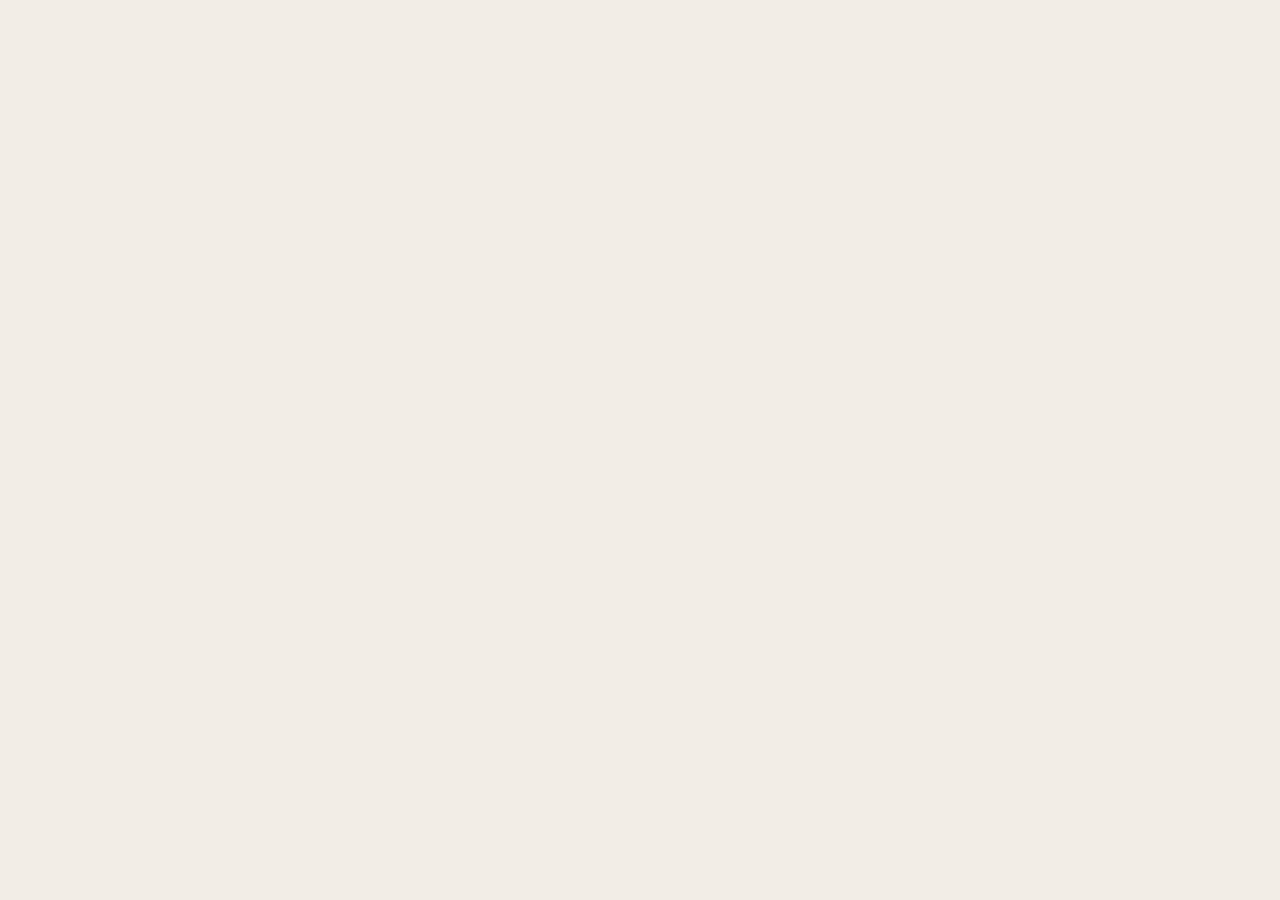
==== how-it-works.html @ e91a3e76 "Grwp pre-launch site" ====
<!DOCTYPE html>
<html>
<head>
<meta charset="utf-8">
<meta name="viewport" content="width=device-width, initial-scale=1">
<script src="./support.js"></script>
</head>
<body>
<x-dc>
<helmet>
<link rel="stylesheet" href="_ds/grwp-design-system-c2fcf138-45aa-4ad6-adab-8d77be472eb9/tokens/fonts.css">
<link rel="stylesheet" href="_ds/grwp-design-system-c2fcf138-45aa-4ad6-adab-8d77be472eb9/tokens/colors.css">
<link rel="stylesheet" href="_ds/grwp-design-system-c2fcf138-45aa-4ad6-adab-8d77be472eb9/tokens/typography.css">
<link rel="stylesheet" href="_ds/grwp-design-system-c2fcf138-45aa-4ad6-adab-8d77be472eb9/tokens/spacing.css">
<link rel="stylesheet" href="_ds/grwp-design-system-c2fcf138-45aa-4ad6-adab-8d77be472eb9/tokens/radius.css">
<link rel="stylesheet" href="_ds/grwp-design-system-c2fcf138-45aa-4ad6-adab-8d77be472eb9/tokens/elevation.css">
<link rel="stylesheet" href="_ds/grwp-design-system-c2fcf138-45aa-4ad6-adab-8d77be472eb9/tokens/motion.css">
<link rel="stylesheet" href="_ds/grwp-design-system-c2fcf138-45aa-4ad6-adab-8d77be472eb9/tokens/base.css">
<link rel="stylesheet" href="_ds/grwp-design-system-c2fcf138-45aa-4ad6-adab-8d77be472eb9/styles.css">
<script src="_ds/grwp-design-system-c2fcf138-45aa-4ad6-adab-8d77be472eb9/_ds_bundle.js"></script>
<style>
  html { scroll-behavior: smooth; }
  body { margin: 0; background: var(--bg-page); color: var(--text-primary); font-family: var(--font-ui); -webkit-font-smoothing: antialiased; }
  * { box-sizing: border-box; }
  a { color: var(--text-primary); text-decoration: none; }
  a:hover { color: var(--coral-500); }
  ::selection { background: var(--coral-200); }
  section[id] { scroll-margin-top: 96px; }
</style>
</helmet>

<template id="__bundler_thumbnail"><svg xmlns="http://www.w3.org/2000/svg" viewBox="0 0 100 100"><rect width="100" height="100" fill="#121A16"></rect><circle cx="34" cy="32" r="6" fill="#F2EDE6"></circle><circle cx="50" cy="28" r="6" fill="#E76F51"></circle><circle cx="66" cy="32" r="6" fill="#A3B18A"></circle><text x="50" y="66" text-anchor="middle" font-family="Georgia,serif" font-weight="700" font-size="20" fill="#F2EDE6">How</text></svg></template>
<div style="background:var(--bg-page);color:var(--text-primary);font-family:var(--font-ui);overflow-x:hidden">

  <header style="position:sticky;top:0;z-index:80;background:rgba(242,237,230,.93);backdrop-filter:blur(14px);border-bottom:1px solid var(--border-subtle)">
    <div style="max-width:1320px;margin:0 auto;padding:12px clamp(20px,5vw,72px);display:flex;align-items:center;justify-content:space-between;gap:16px">
      <a href="index.html" style="display:flex;align-items:center"><img src="assets/logo-grwp-black.png" alt="Grwp" style="display:block;height:clamp(28px,3vw,34px);width:auto" /></a>
      <nav style="display:flex;align-items:center;gap:clamp(14px,2vw,24px)">
        <a href="index.html" style="font-size:15px;font-weight:500;color:var(--text-secondary)" style-hover="color:var(--text-primary)">Home</a>
        <a href="index.html#join" style="font-size:15px;font-weight:500;color:var(--text-on-coral);background:var(--coral-500);border-radius:999px;padding:11px 22px;white-space:nowrap" style-hover="background:var(--coral-600)">Get early access</a>
      </nav>
    </div>
  </header>

  <div style="max-width:1320px;margin:0 auto;padding:0 clamp(20px,5vw,72px)">
    <div style="padding:clamp(56px,8vw,120px) 0 clamp(32px,4vw,56px);max-width:1000px">
      <div style="display:flex;align-items:center;gap:12px;font-size:13px;font-weight:600;letter-spacing:.04em;color:var(--text-secondary);margin-bottom:26px">
        <span style="width:32px;height:1px;background:var(--coral-500);flex:none"></span>How it works
      </div>
      <h1 style="margin:0 0 24px;font-family:var(--font-display);font-variation-settings:var(--display-variation);font-weight:900;font-size:clamp(34px,5vw,76px);line-height:.99;letter-spacing:-.035em">Finding places you and your friends will love, <span style="color:var(--sage-700)">in the areas you love.</span></h1>
      <p style="margin:0;font-size:clamp(17px,1.3vw,20px);line-height:1.6;color:var(--text-secondary);max-width:30em">Here's what happens when you use it, start to finish.</p>
    </div>

    <div style="display:flex;flex-wrap:wrap;gap:clamp(28px,5vw,80px);align-items:flex-start;padding-bottom:clamp(56px,8vw,120px)">
      <nav style="flex:0 1 190px;min-width:160px;position:sticky;top:92px;display:flex;flex-direction:column;gap:2px">
        <div style="font-size:12px;font-weight:600;letter-spacing:.04em;color:var(--text-tertiary);padding:0 0 12px">On this page</div>
        <a href="#discovery" style="font-size:14.5px;font-weight:500;color:var(--text-secondary);padding:8px 0" style-hover="color:var(--text-primary)">Discovery</a>
        <a href="#areas" style="font-size:14.5px;font-weight:500;color:var(--text-secondary);padding:8px 0" style-hover="color:var(--text-primary)">Your areas</a>
        <a href="#groups" style="font-size:14.5px;font-weight:500;color:var(--text-secondary);padding:8px 0" style-hover="color:var(--text-primary)">Groups</a>
        <a href="#ai" style="font-size:14.5px;font-weight:500;color:var(--text-secondary);padding:8px 0" style-hover="color:var(--text-primary)">Grwp AI</a>
        <a href="#map" style="font-size:14.5px;font-weight:500;color:var(--text-secondary);padding:8px 0" style-hover="color:var(--text-primary)">The map</a>
        <a href="#memories" style="font-size:14.5px;font-weight:500;color:var(--text-secondary);padding:8px 0" style-hover="color:var(--text-primary)">Memories</a>
        <a href="#communities" style="font-size:14.5px;font-weight:500;color:var(--text-secondary);padding:8px 0" style-hover="color:var(--text-primary)">Communities</a>
        <a href="#belief" style="font-size:14.5px;font-weight:500;color:var(--text-secondary);padding:8px 0" style-hover="color:var(--text-primary)">Why it's built this way</a>
      </nav>

      <div style="flex:1 1 560px;min-width:0;display:flex;flex-direction:column;gap:clamp(36px,5vw,72px)">

        <section id="discovery" style="border-top:1px solid var(--border-subtle);padding-top:clamp(26px,3vw,40px)">
          <div style="font-size:13px;font-weight:600;letter-spacing:.04em;color:var(--ink-500);margin-bottom:14px">01 &middot; Discovery</div>
          <h2 style="margin:0 0 20px;font-family:var(--font-display);font-variation-settings:var(--display-variation);font-weight:900;font-size:clamp(27px,3.2vw,44px);line-height:1.04;letter-spacing:-.03em">Fifteen places a day.</h2>
          <p style="margin:0 0 16px;font-size:17px;line-height:1.65;color:var(--text-secondary);max-width:34em">Open Grwp and there's a set waiting &mdash; places to eat and drink, things on this week, clubs you could join. You tap the ones you'd turn up to and skip the rest.</p>
          <p style="margin:0 0 24px;font-size:17px;line-height:1.65;color:var(--text-secondary);max-width:34em">It's fifteen and then it stops. Tomorrow there's a new fifteen.</p>
          <div style="background:var(--bg-surface);border:1px solid var(--border-subtle);border-radius:24px;padding:24px;max-width:34em;box-shadow:0 14px 30px rgba(18,26,22,.05)">
            <div style="font-family:var(--font-display);font-variation-settings:var(--display-variation);font-weight:700;font-size:19px;letter-spacing:-.01em;margin-bottom:10px">What it learns</div>
            <p style="margin:0 0 14px;font-size:16.5px;line-height:1.6;color:var(--text-secondary)">Every tap tells it something. Not just <em>Italian</em> or <em>quiet</em>, but where, and when &mdash; because what you want on a Tuesday after work isn't what you want on a Saturday night. Grwp keeps those separate.</p>
            <p style="margin:0;font-size:16.5px;line-height:1.6;color:var(--text-secondary)">It also learns what you don't want. Skip enough cocktail bars and it stops showing you cocktail bars &mdash; and it'll try again in a year, in case you've changed your mind.</p>
          </div>
        </section>

        <section id="areas" style="border-top:1px solid var(--border-subtle);padding-top:clamp(26px,3vw,40px)">
          <div style="font-size:13px;font-weight:600;letter-spacing:.04em;color:var(--ink-500);margin-bottom:14px">02 &middot; Your areas</div>
          <h2 style="margin:0 0 20px;font-family:var(--font-display);font-variation-settings:var(--display-variation);font-weight:900;font-size:clamp(27px,3.2vw,44px);line-height:1.04;letter-spacing:-.03em">You choose where you want to go.</h2>
          <p style="margin:0 0 16px;font-size:17px;line-height:1.65;color:var(--text-secondary);max-width:34em">When you join, you pick the parts of London you actually spend time in &mdash; where you live, where you work, wherever your people are. That's where your places come from.</p>
          <p style="margin:0 0 24px;font-size:17px;line-height:1.65;color:var(--text-secondary);max-width:34em">Add one when you move. Drop one when you stop going.</p>
          <div style="background:var(--bg-surface);border:1px solid var(--border-subtle);border-radius:24px;padding:24px;max-width:34em;box-shadow:0 14px 30px rgba(18,26,22,.05)">
            <div style="font-family:var(--font-display);font-variation-settings:var(--display-variation);font-weight:700;font-size:19px;letter-spacing:-.01em;margin-bottom:10px">Why it matters</div>
            <p style="margin:0;font-size:16.5px;line-height:1.6;color:var(--text-secondary)">Most apps rank by popularity, and popularity means central. So everyone gets the same twenty places in Soho. They're good places. They're just not a ten-minute walk from your flat, and you've already heard of them.</p>
          </div>
        </section>

        <section id="groups" style="border-top:1px solid var(--border-subtle);padding-top:clamp(26px,3vw,40px)">
          <div style="font-size:13px;font-weight:600;letter-spacing:.04em;color:var(--ink-500);margin-bottom:14px">03 &middot; Groups</div>
          <h2 style="margin:0 0 20px;font-family:var(--font-display);font-variation-settings:var(--display-variation);font-weight:900;font-size:clamp(27px,3.2vw,44px);line-height:1.04;letter-spacing:-.03em">How a plan appears without anyone making it.</h2>
          <p style="margin:0 0 16px;font-size:17px;line-height:1.65;color:var(--text-secondary);max-width:34em">Everyone in the group swipes on their own, privately. Nobody is told what you liked &mdash; not then, not later, not ever.</p>
          <p style="margin:0 0 16px;font-size:17px;line-height:1.65;color:var(--text-secondary);max-width:34em">When enough of the group likes the same place, it turns up as a match, with a chat already going beside it. The group sees the place. Never who liked it.</p>
          <p style="margin:0 0 24px;font-size:17px;line-height:1.65;color:var(--text-secondary);max-width:34em">Anyone can turn a match into a plan: pick a date, and everyone says whether they're coming. If nobody does, it quietly goes away.</p>
          <div style="background:var(--ink-800);border-radius:24px;padding:26px;max-width:34em;color:var(--text-inverse)">
            <div style="font-family:var(--font-display);font-variation-settings:var(--display-variation);font-weight:700;font-size:19px;letter-spacing:-.01em;margin-bottom:10px;color:var(--cream-500)">Why it works</div>
            <p style="margin:0;font-size:16.5px;line-height:1.6;color:var(--text-inverse-muted)">Suggesting somewhere is a small risk. You put a place forward and nobody replies. Grwp takes that away &mdash; the plan arrives already half-agreed, because everyone's already said yes.</p>
          </div>
        </section>

        <section id="ai" style="border-top:1px solid var(--border-subtle);padding-top:clamp(26px,3vw,40px)">
          <div style="font-size:13px;font-weight:600;letter-spacing:.04em;color:var(--ink-500);margin-bottom:14px">04 &middot; Grwp AI</div>
          <h2 style="margin:0 0 20px;font-family:var(--font-display);font-variation-settings:var(--display-variation);font-weight:900;font-size:clamp(27px,3.2vw,44px);line-height:1.04;letter-spacing:-.03em">A member of the group, not an assistant.</h2>
          <p style="margin:0 0 16px;font-size:17px;line-height:1.65;color:var(--text-secondary);max-width:34em">Grwp AI is in your group chat. Ask it where six of you should go on Saturday and it answers for the group &mdash; the overlap between everyone's taste, which is never quite what any one of you would have picked alone.</p>
          <p style="margin:0;font-size:17px;line-height:1.65;color:var(--text-secondary);max-width:34em">It never sees your private likes. It doesn't nag. When things have gone quiet, it puts somewhere up.</p>
        </section>

        <section id="map" style="border-top:1px solid var(--border-subtle);padding-top:clamp(26px,3vw,40px)">
          <div style="font-size:13px;font-weight:600;letter-spacing:.04em;color:var(--ink-500);margin-bottom:14px">05 &middot; The map</div>
          <h2 style="margin:0 0 20px;font-family:var(--font-display);font-variation-settings:var(--display-variation);font-weight:900;font-size:clamp(27px,3.2vw,44px);line-height:1.04;letter-spacing:-.03em">Where you've been, what you saved, where you're going.</h2>
          <p style="margin:0 0 16px;font-size:17px;line-height:1.65;color:var(--text-secondary);max-width:34em">All three on one map of London, and you can turn any of them off.</p>
          <p style="margin:0 0 24px;font-size:17px;line-height:1.65;color:var(--text-secondary);max-width:34em">It's the clearest picture of your year &mdash; and of the parts of your own city you still haven't got round to.</p>
          <div style="border:1px solid var(--border-subtle);border-radius:26px;overflow:hidden;box-shadow:0 18px 40px rgba(18,26,22,.07);height:clamp(300px,34vw,420px);position:relative;max-width:34em">
            <x-import component-from-global-scope="grwp-map" from="./grwp-map.js" warm="true" hint-size="100%,100%"></x-import>
          </div>
        </section>

        <section id="memories" style="border-top:1px solid var(--border-subtle);padding-top:clamp(26px,3vw,40px)">
          <div style="font-size:13px;font-weight:600;letter-spacing:.04em;color:var(--ink-500);margin-bottom:14px">06 &middot; Memories</div>
          <h2 style="margin:0 0 20px;font-family:var(--font-display);font-variation-settings:var(--display-variation);font-weight:900;font-size:clamp(27px,3.2vw,44px);line-height:1.04;letter-spacing:-.03em">The night keeps itself.</h2>
          <p style="margin:0 0 16px;font-size:17px;line-height:1.65;color:var(--text-secondary);max-width:34em">Once the date's passed, the plan turns into a memory on its own. Where you went, who came, and the photos &mdash; anyone who was there can add theirs, so nobody has to collect them afterwards.</p>
          <p style="margin:0 0 16px;font-size:17px;line-height:1.65;color:var(--text-secondary);max-width:34em">Only the people who were there can see it. There's no profile and nothing to post.</p>
          <p style="margin:0;font-size:17px;line-height:1.65;color:var(--text-secondary);max-width:34em">By December you've got a year of what you actually did.</p>
        </section>

        <section id="communities" style="border-top:1px solid var(--border-subtle);padding-top:clamp(26px,3vw,40px)">
          <div style="font-size:13px;font-weight:600;letter-spacing:.04em;color:var(--ink-500);margin-bottom:14px">07 &middot; Communities</div>
          <h2 style="margin:0 0 20px;font-family:var(--font-display);font-variation-settings:var(--display-variation);font-weight:900;font-size:clamp(27px,3.2vw,44px);line-height:1.04;letter-spacing:-.03em">Beyond the people you already know.</h2>
          <p style="margin:0 0 16px;font-size:17px;line-height:1.65;color:var(--text-secondary);max-width:34em">A community is a group strangers can join &mdash; a run club, a book club, whoever's meeting on Thursdays. Some are open, some you ask first, and each shows its next meet so you know what you're turning up to.</p>
          <p style="margin:0;font-size:17px;line-height:1.65;color:var(--text-secondary);max-width:34em">Inside, it works like your own group: everyone swipes, the plan lands, the memory is kept for whoever came.</p>
        </section>

        <section id="belief" style="border-top:1px solid var(--border-subtle);padding-top:clamp(26px,3vw,40px)">
          <div style="font-size:13px;font-weight:600;letter-spacing:.04em;color:var(--ink-500);margin-bottom:14px">08 &middot; Why it's built this way</div>
          <h2 style="margin:0 0 20px;font-family:var(--font-display);font-variation-settings:var(--display-variation);font-weight:900;font-size:clamp(27px,3.2vw,44px);line-height:1.04;letter-spacing:-.03em">Social, minus the media.</h2>
          <p style="margin:0 0 16px;font-size:17px;line-height:1.65;color:var(--text-secondary);max-width:34em">No feed. No followers. No profile to keep up. Nothing that rewards you for opening it twice in an evening.</p>
          <p style="margin:0 0 26px;font-size:17px;line-height:1.65;color:var(--text-secondary);max-width:34em">Everything here is private by default, and finished once you've left the house.</p>
          <p style="margin:0;max-width:26em;font-family:var(--font-display);font-variation-settings:var(--display-variation);font-weight:900;font-size:clamp(22px,2.6vw,36px);line-height:1.1;letter-spacing:-.03em">We measure success by the time you spend out of the app.</p>
        </section>
      </div>
    </div>
  </div>

  <div style="line-height:0;background:var(--bg-page)"><svg viewBox="0 0 1440 90" preserveAspectRatio="none" style="display:block;width:100%;height:clamp(30px,3.6vw,58px)"><path d="M0,42 C200,86 420,6 700,28 C950,48 1200,88 1440,44 L1440,90 L0,90 Z" fill="var(--coral-500)"></path></svg></div>
  <section style="background:var(--coral-500)">
    <div style="max-width:1320px;margin:0 auto;padding:clamp(56px,8vw,120px) clamp(20px,5vw,72px);text-align:center">
      <h2 style="margin:0 auto 18px;max-width:18em;font-family:var(--font-display);font-variation-settings:var(--display-variation);font-weight:900;font-size:clamp(32px,4.8vw,72px);line-height:.98;letter-spacing:-.035em;color:var(--ink-800)">Plans are better <span style="color:var(--cream-100)">together.</span></h2>
      <p style="margin:0 auto clamp(26px,4vw,36px);max-width:28em;font-size:clamp(17px,1.3vw,19px);line-height:1.6;color:var(--ink-800)">Grwp opens in London first, on iOS and Android. Leave your email on the home page and we'll tell you the day it's ready.</p>
      <a href="index.html#join" style="display:inline-block;background:var(--ink-800);color:var(--cream-500);border-radius:999px;padding:15px 28px;font-size:16px;font-weight:500;white-space:nowrap" style-hover="background:var(--ink-700)">Get early access</a>
    </div>
  </section>

  <div style="line-height:0;background:var(--coral-500)"><svg viewBox="0 0 1440 90" preserveAspectRatio="none" style="display:block;width:100%;height:clamp(28px,3.4vw,54px)"><path d="M0,44 C210,88 430,8 700,30 C960,50 1210,88 1440,42 L1440,90 L0,90 Z" fill="var(--ink-800)"></path></svg></div>
  <footer style="background:var(--ink-800);color:var(--text-inverse)">
    <div style="max-width:1320px;margin:0 auto;padding:clamp(30px,4vw,48px) clamp(20px,5vw,72px) clamp(22px,3vw,32px)">
      <div style="display:flex;flex-wrap:wrap;gap:clamp(20px,4vw,56px);align-items:center;justify-content:space-between">
        <img src="assets/logo-grwp-cream.png" alt="Grwp" style="display:block;height:clamp(28px,3.4vw,40px);width:auto" />
        <span style="font-size:14px;color:var(--text-inverse)">London Born.</span>
        <span style="font-size:14px;color:var(--text-inverse)">Made For Making Plans.</span>
      </div>
      <div style="margin-top:clamp(20px,3vw,30px);display:flex;flex-wrap:wrap;gap:18px;align-items:center;justify-content:space-between">
        <div style="display:flex;flex-wrap:wrap;gap:24px">
          <a href="index.html" style="font-size:15px;color:var(--text-inverse)" style-hover="color:var(--coral-300)">Home</a>
          <a href="index.html#join" style="font-size:15px;color:var(--text-inverse)" style-hover="color:var(--coral-300)">Early access</a>
          <a href="#" style="font-size:15px;color:var(--text-inverse)" style-hover="color:var(--coral-300)">Privacy</a>
          <a href="#" style="font-size:15px;color:var(--text-inverse)" style-hover="color:var(--coral-300)">Contact</a>
        </div>
        <span style="display:inline-flex;gap:7px">
          <span style="width:10px;height:10px;border-radius:999px;background:var(--dot-teal)"></span>
          <span style="width:10px;height:10px;border-radius:999px;background:var(--dot-coral)"></span>
          <span style="width:10px;height:10px;border-radius:999px;background:var(--dot-green)"></span>
        </span>
      </div>
      <div style="margin-top:clamp(20px,3vw,30px);padding-top:18px;border-top:1px solid var(--border-inverse)">
        <span style="font-size:13px;color:var(--text-inverse-muted)">&copy; Grwp &middot; London</span>
      </div>
    </div>
  </footer>
</div>

</x-dc>
</body>
</html>
---- _ds/grwp-design-system-c2fcf138-45aa-4ad6-adab-8d77be472eb9/tokens/fonts.css ----
/* UI: Satoshi — the brand UI face, self-hosted from assets/fonts (Fontshare Free Licence,
   see assets/fonts/LICENSE-Satoshi-FFL.txt). Variable 300-900, with static fallbacks.
   Display: Recoleta (licensed from Latinotype) is NOT bundled. Fraunces (variable, SOFT + WONK)
   is the closest free stand-in and is what these tokens load - replace with real Recoleta
   @font-face rules when binaries are available. */
@import url("https://fonts.googleapis.com/css2?family=Fraunces:ital,opsz,wght,SOFT,WONK@0,9..144,300..900,0..100,0..1&display=swap");
@font-face{font-family:"Satoshi";src:url("../assets/fonts/Satoshi-Variable.woff2") format("woff2");font-weight:300 900;font-style:normal;font-display:swap}
@font-face{font-family:"Satoshi";src:url("../assets/fonts/Satoshi-VariableItalic.woff2") format("woff2");font-weight:300 900;font-style:italic;font-display:swap}
@font-face{font-family:"Satoshi Static";src:url("../assets/fonts/Satoshi-Light.woff2") format("woff2");font-weight:300;font-style:normal;font-display:swap}
@font-face{font-family:"Satoshi Static";src:url("../assets/fonts/Satoshi-Regular.woff2") format("woff2");font-weight:400;font-style:normal;font-display:swap}
@font-face{font-family:"Satoshi Static";src:url("../assets/fonts/Satoshi-Medium.woff2") format("woff2");font-weight:500;font-style:normal;font-display:swap}
@font-face{font-family:"Satoshi Static";src:url("../assets/fonts/Satoshi-Bold.woff2") format("woff2");font-weight:700;font-style:normal;font-display:swap}
@font-face{font-family:"Satoshi Static";src:url("../assets/fonts/Satoshi-Black.woff2") format("woff2");font-weight:900;font-style:normal;font-display:swap}
---- _ds/grwp-design-system-c2fcf138-45aa-4ad6-adab-8d77be472eb9/tokens/colors.css ----
:root{
  /* ── Base palette (values taken verbatim from the brand sheet) ── */
  --grwp-ink:#121A16;          /* near-black forest green */
  --grwp-cream:#F2EDE6;
  --grwp-coral:#E76F51;
  --grwp-sage:#A3B18A;
  --grwp-sand:#D8C9AB;

  /* Ink ramp — dark surfaces & type */
  --ink-900:#0D1310;
  --ink-800:#121A16;
  --ink-700:#1B2621;
  --ink-600:#26332C;
  --ink-500:#3C4A42;
  --ink-400:#5C6A62;
  --ink-300:#8A9690;
  --ink-200:#B9C2BC;

  /* Coral ramp — the single action colour */
  --coral-700:#C4512F;
  --coral-600:#D45E3C;
  --coral-500:#E76F51;
  --coral-300:#F2A48D;
  --coral-200:#F8C9BA;
  --coral-100:#FCE6DE;

  /* Sage ramp — confirmation, calm accents */
  --sage-700:#6F7C55;
  --sage-600:#8A9970;
  --sage-500:#A3B18A;
  --sage-300:#C6D0B2;
  --sage-200:#DEE5D2;
  --sage-100:#EFF2E9;

  /* Sand & cream ramp — warm neutrals, page and card grounds */
  --sand-600:#BFAE8C;
  --sand-500:#D8C9AB;
  --sand-300:#E7DCC7;
  --sand-200:#EFE7D9;
  --cream-500:#F2EDE6;
  --cream-300:#F7F3EE;
  --cream-100:#FCFAF7;
  --white:#FFFFFF;

  /* Logo dot accents — decorative only, never UI colours */
  --dot-teal:#B0DCDD;
  --dot-coral:#EAA48F;
  --dot-green:#C2D5AB;

  /* ── Semantic aliases — use these in components ── */
  --bg-page:var(--cream-500);
  --bg-surface:var(--cream-100);
  --bg-surface-alt:var(--cream-300);
  --bg-sunken:var(--sand-200);
  --bg-inverse:var(--ink-800);
  --bg-inverse-alt:var(--ink-700);
  --bg-scrim:rgba(13,19,16,0.48);

  --text-primary:var(--ink-800);
  --text-secondary:var(--ink-400);
  --text-tertiary:var(--ink-300);
  --text-accent:var(--coral-500);
  --text-inverse:var(--cream-500);
  --text-inverse-muted:rgba(242,237,230,0.68);
  --text-on-coral:var(--cream-100);

  --border-subtle:rgba(18,26,22,0.08);
  --border-default:rgba(18,26,22,0.14);
  --border-strong:rgba(18,26,22,0.28);
  --border-inverse:rgba(242,237,230,0.16);

  --action-primary:var(--coral-500);
  --action-primary-hover:var(--coral-600);
  --action-primary-press:var(--coral-700);
  --action-dark:var(--ink-800);
  --action-dark-hover:var(--ink-700);
  --action-quiet:var(--cream-300);

  --state-success:var(--sage-600);
  --state-success-bg:var(--sage-100);
  --state-warning:#C98A2E;
  --state-danger:#B4432B;
  --state-favourite:var(--coral-500);

  --focus-ring:var(--coral-500);
}
---- _ds/grwp-design-system-c2fcf138-45aa-4ad6-adab-8d77be472eb9/tokens/typography.css ----
:root{
  /* Families */
  --font-display:"Fraunces","Recoleta",Georgia,serif;   /* Fraunces stands in for Recoleta */
  --font-ui:"Satoshi","Satoshi Static",system-ui,-apple-system,sans-serif;
  --font-mono:ui-monospace,SFMono-Regular,Menlo,monospace;

  /* Display axis settings that get Fraunces closest to Recoleta */
  --display-variation:"SOFT" 60,"WONK" 1,"opsz" 100; /* @kind other */

  /* Sizes — mobile-first scale used across the app */
  --text-3xs:10px;
  --text-2xs:11px;
  --text-xs:12px;
  --text-sm:13px;
  --text-base:15px;
  --text-md:16px;
  --text-lg:18px;
  --text-xl:20px;
  --text-2xl:24px;
  --text-3xl:28px;
  --text-4xl:34px;
  --text-5xl:44px;
  --text-6xl:60px;
  --text-7xl:80px;

  /* Weights */
  --weight-light:300;
  --weight-regular:400;
  --weight-medium:500;
  --weight-bold:700;
  --weight-black:900;

  /* Line heights */
  --leading-tight:1.05;
  --leading-snug:1.16;
  --leading-normal:1.35;
  --leading-relaxed:1.5;

  /* Tracking */
  --tracking-display:-0.005em;
  --word-spacing-display:0.04em; /* @kind other */
  --tracking-tight:-0.01em;
  --tracking-normal:0;
  --tracking-wide:0.04em;
  --tracking-caps:0.12em;

  /* Composite roles */
  --type-hero:var(--weight-black) var(--text-5xl)/var(--leading-tight) var(--font-display);
  --type-display:var(--weight-black) var(--text-4xl)/var(--leading-tight) var(--font-display);
  --type-title:var(--weight-bold) var(--text-2xl)/var(--leading-snug) var(--font-display);
  --type-card-title:var(--weight-bold) var(--text-lg)/var(--leading-snug) var(--font-display);
  --type-section:var(--weight-bold) var(--text-base)/var(--leading-normal) var(--font-ui);
  --type-body:var(--weight-regular) var(--text-base)/var(--leading-relaxed) var(--font-ui);
  --type-body-sm:var(--weight-regular) var(--text-sm)/var(--leading-normal) var(--font-ui);
  --type-label:var(--weight-medium) var(--text-xs)/var(--leading-normal) var(--font-ui);
  --type-button:var(--weight-medium) var(--text-md)/1 var(--font-ui);
  --type-nav:var(--weight-medium) var(--text-3xs)/1 var(--font-ui);
  --type-eyebrow:var(--weight-bold) var(--text-2xs)/1 var(--font-ui);
}
---- _ds/grwp-design-system-c2fcf138-45aa-4ad6-adab-8d77be472eb9/tokens/spacing.css ----
:root{
  --space-0:0px;
  --space-1:2px;
  --space-2:4px;
  --space-3:6px;
  --space-4:8px;
  --space-5:12px;
  --space-6:16px;
  --space-7:20px;
  --space-8:24px;
  --space-9:32px;
  --space-10:40px;
  --space-11:48px;
  --space-12:64px;
  --space-13:80px;

  /* Layout constants */
  --screen-gutter:20px;          /* horizontal padding on every app screen */
  --card-pad:14px;
  --card-gap:10px;               /* gap between stacked cards in a list */
  --section-gap:24px;            /* gap between titled sections */
  --tabbar-height:64px;
  --statusbar-height:44px;
  --hit-min:44px;                /* minimum touch target */
  --app-width:390px;             /* iPhone design width */
  --app-height:844px;
}
---- _ds/grwp-design-system-c2fcf138-45aa-4ad6-adab-8d77be472eb9/tokens/radius.css ----
:root{
  --radius-xs:6px;
  --radius-sm:10px;
  --radius-md:14px;      /* buttons, inputs */
  --radius-lg:18px;      /* cards, list rows */
  --radius-xl:24px;      /* sheets, media tiles */
  --radius-2xl:32px;
  --radius-phone:44px;   /* device / screen frame */
  --radius-pill:999px;   /* chips, avatars, category circles */
}
---- _ds/grwp-design-system-c2fcf138-45aa-4ad6-adab-8d77be472eb9/tokens/elevation.css ----
:root{
  /* Warm, low-contrast shadows — light comes from above, never coloured blue */
  --shadow-none:none;
  --shadow-xs:0 1px 2px rgba(18,26,22,0.04);
  --shadow-sm:0 1px 2px rgba(18,26,22,0.04),0 2px 6px rgba(18,26,22,0.05);
  --shadow-md:0 2px 4px rgba(18,26,22,0.04),0 8px 20px rgba(18,26,22,0.07);
  --shadow-lg:0 4px 8px rgba(18,26,22,0.05),0 18px 40px rgba(18,26,22,0.10);
  --shadow-fab:0 6px 16px rgba(231,111,81,0.32);
  --shadow-inset-hairline:inset 0 0 0 1px var(--border-subtle);

  /* Protection gradients over photography */
  --scrim-bottom:linear-gradient(to top,rgba(13,19,16,0.78) 0%,rgba(13,19,16,0.35) 45%,rgba(13,19,16,0) 100%); /* @kind other */
  --scrim-top:linear-gradient(to bottom,rgba(13,19,16,0.55) 0%,rgba(13,19,16,0) 100%); /* @kind other */
  --glass:rgba(252,250,247,0.72);
  --glass-blur:saturate(140%) blur(14px); /* @kind other */
}
---- _ds/grwp-design-system-c2fcf138-45aa-4ad6-adab-8d77be472eb9/tokens/motion.css ----
:root{
  --duration-instant:80ms; /* @kind other */
  --duration-fast:140ms; /* @kind other */
  --duration-base:220ms; /* @kind other */
  --duration-slow:340ms; /* @kind other */
  --duration-celebrate:640ms; /* @kind other */

  --ease-out:cubic-bezier(0.2,0.8,0.2,1); /* @kind other */
  --ease-in-out:cubic-bezier(0.4,0,0.2,1); /* @kind other */
  --ease-spring:cubic-bezier(0.34,1.56,0.64,1); /* @kind other */

  --press-scale:0.97; /* @kind other */
  --transition-default:all var(--duration-base) var(--ease-out); /* @kind other */
}
---- _ds/grwp-design-system-c2fcf138-45aa-4ad6-adab-8d77be472eb9/tokens/base.css ----
/* Minimal, opinion-light resets so specimens and kits share a baseline. */
*,*::before,*::after{box-sizing:border-box}
body{margin:0;background:var(--bg-page);color:var(--text-primary);font:var(--type-body);-webkit-font-smoothing:antialiased}
h1,h2,h3,h4{margin:0;font-family:var(--font-display);font-variation-settings:var(--display-variation);letter-spacing:var(--tracking-display);word-spacing:var(--word-spacing-display);font-weight:var(--weight-black)}
p{margin:0}
a{color:var(--text-accent);text-decoration:none;transition:opacity var(--duration-fast) var(--ease-out)}
a:hover{opacity:0.72}
button{font:inherit;color:inherit}
::selection{background:var(--coral-200);color:var(--ink-800)}
.grwp-display{font-family:var(--font-display);font-variation-settings:var(--display-variation);font-weight:var(--weight-black);letter-spacing:var(--tracking-display);word-spacing:var(--word-spacing-display)}
.grwp-eyebrow{font:var(--type-eyebrow);letter-spacing:var(--tracking-caps);text-transform:uppercase;color:var(--text-secondary)}
---- _ds/grwp-design-system-c2fcf138-45aa-4ad6-adab-8d77be472eb9/styles.css ----
/* Grwp Design System — global entry point. Consumers link this file only. */
@import url("tokens/fonts.css");
@import url("tokens/colors.css");
@import url("tokens/typography.css");
@import url("tokens/spacing.css");
@import url("tokens/radius.css");
@import url("tokens/elevation.css");
@import url("tokens/motion.css");
@import url("tokens/base.css");
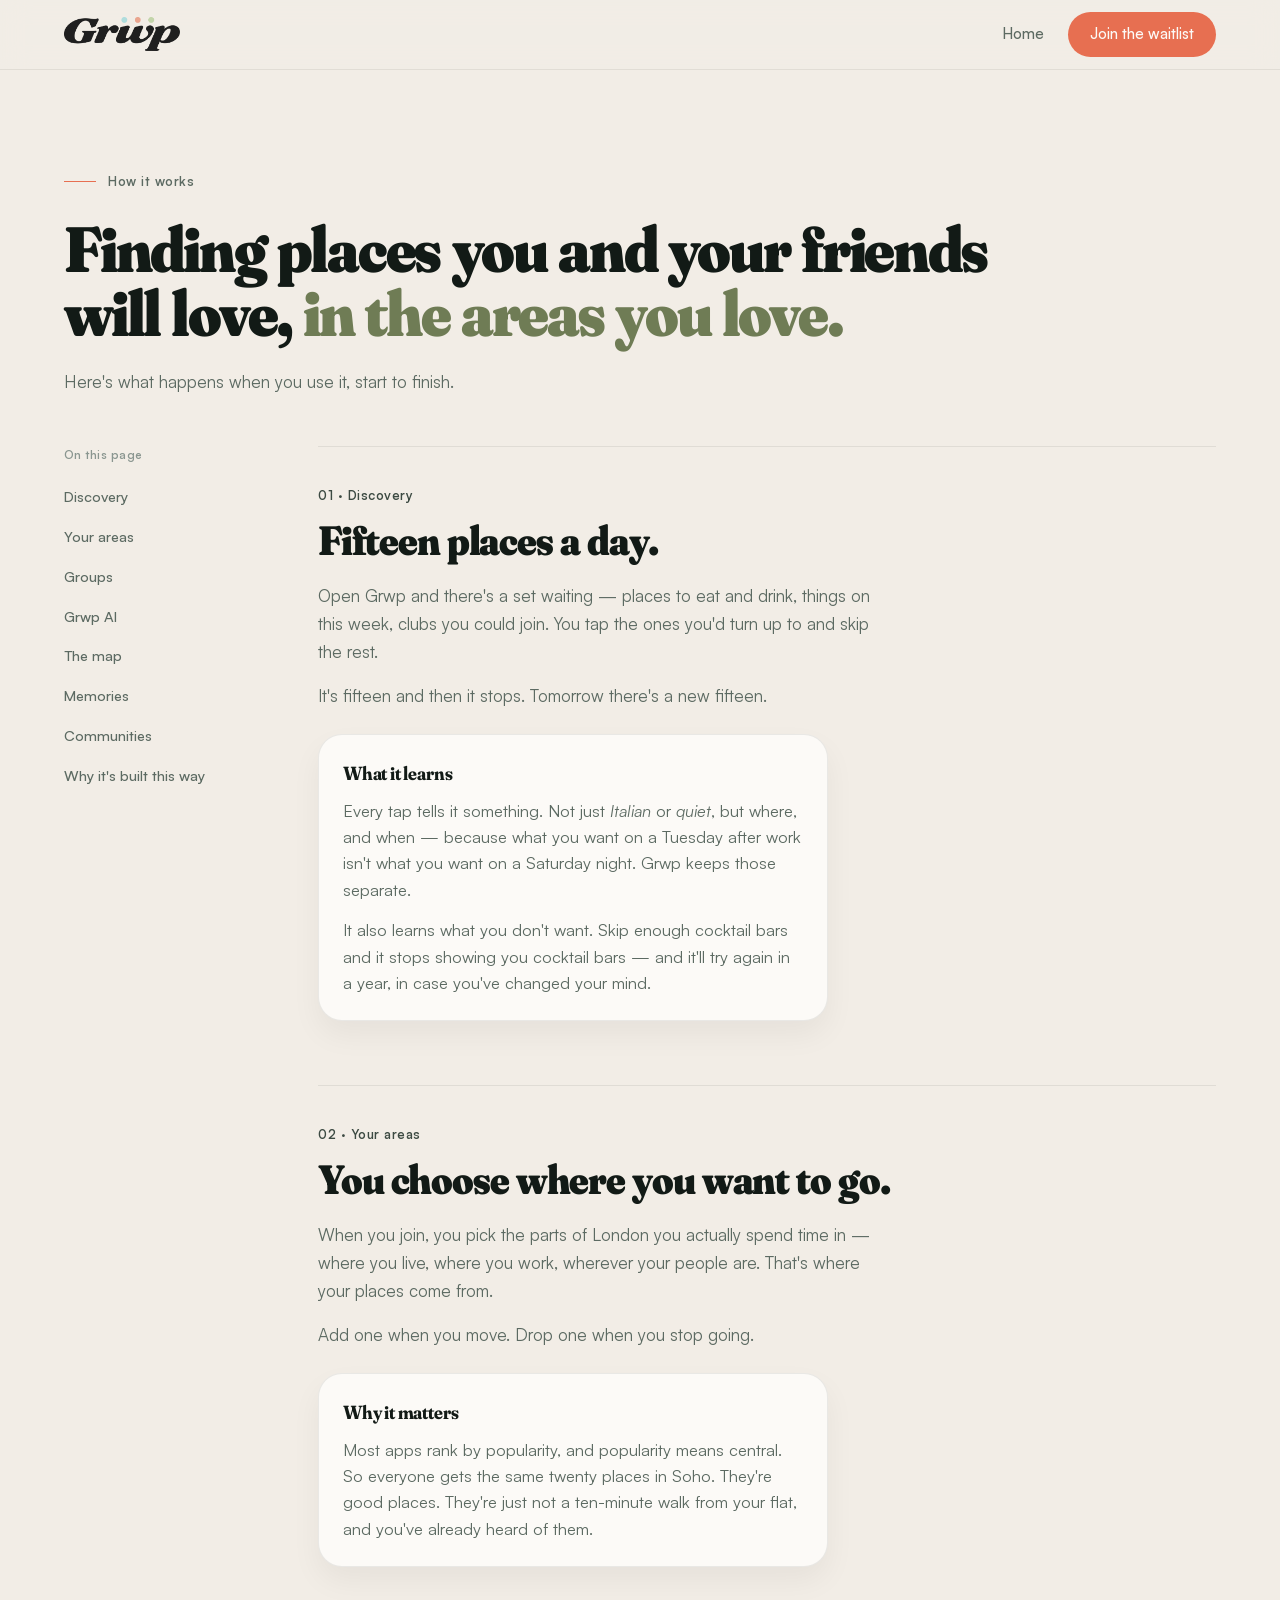
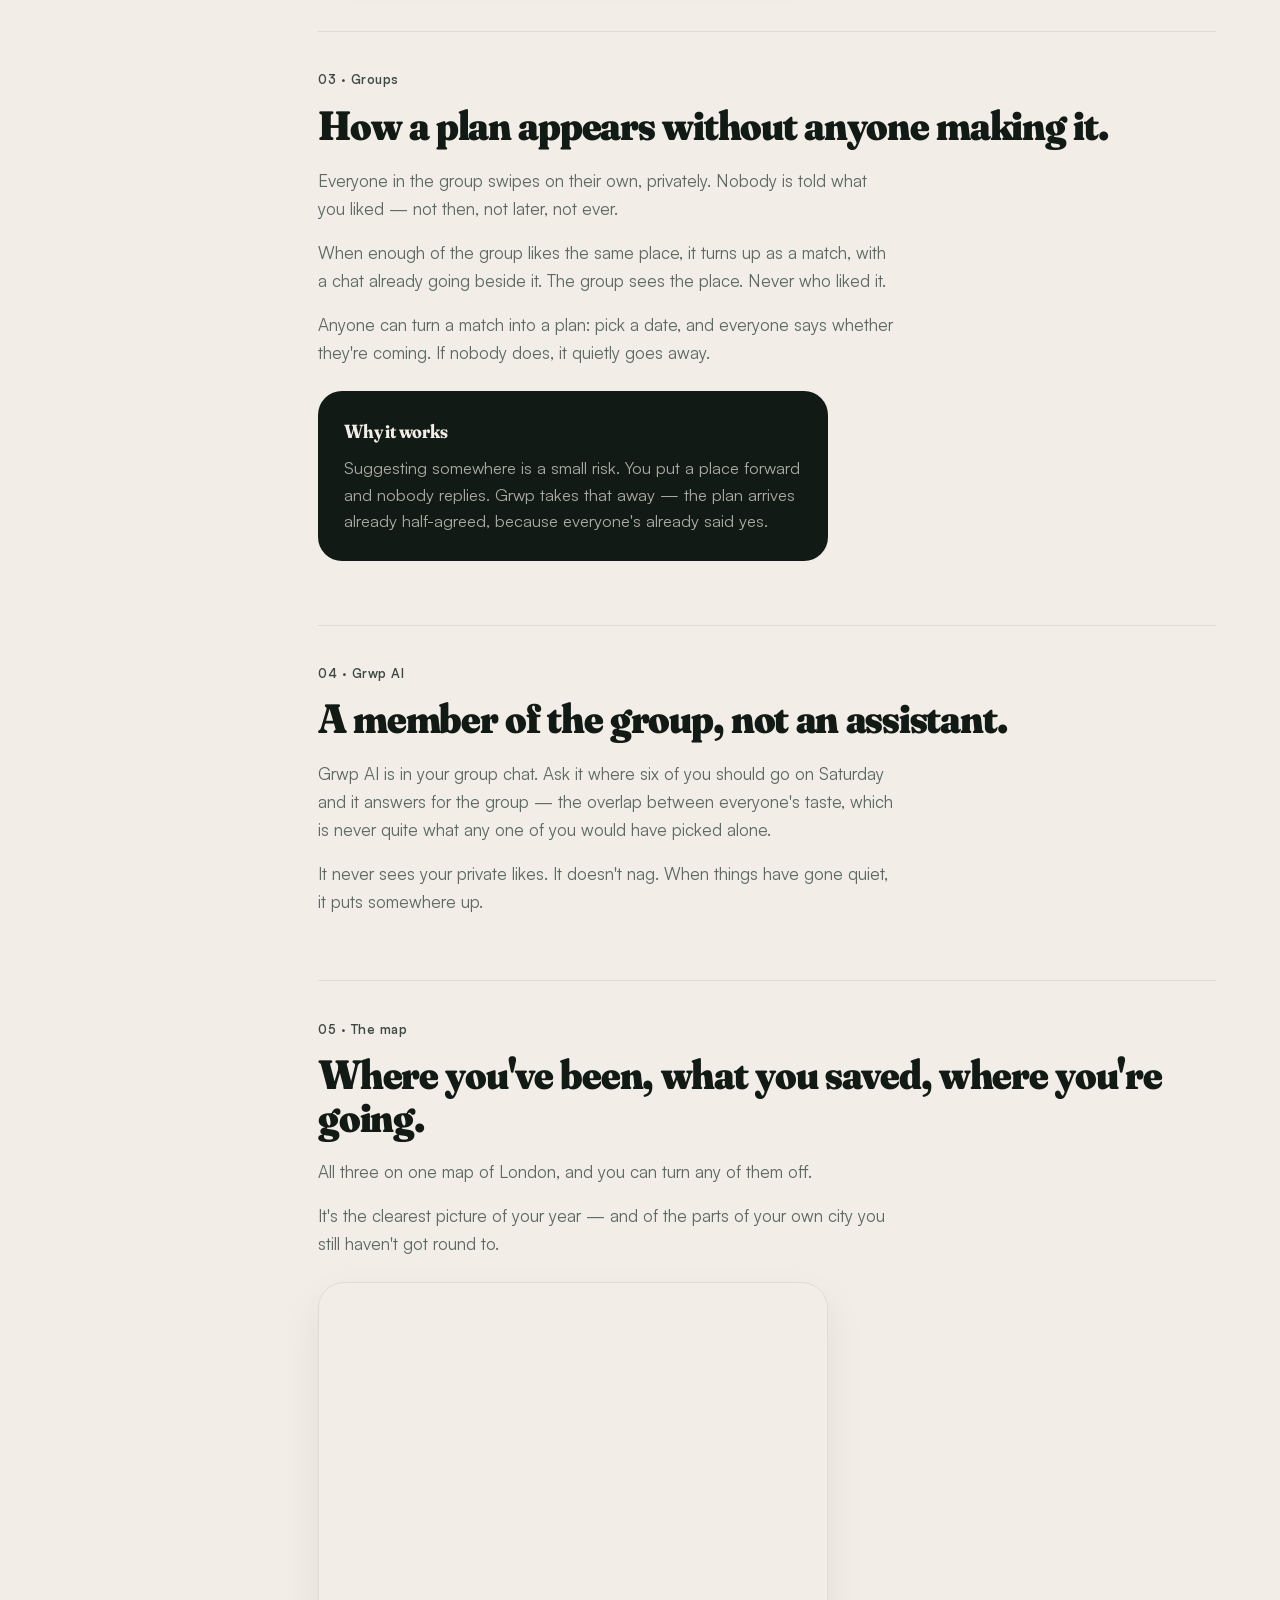
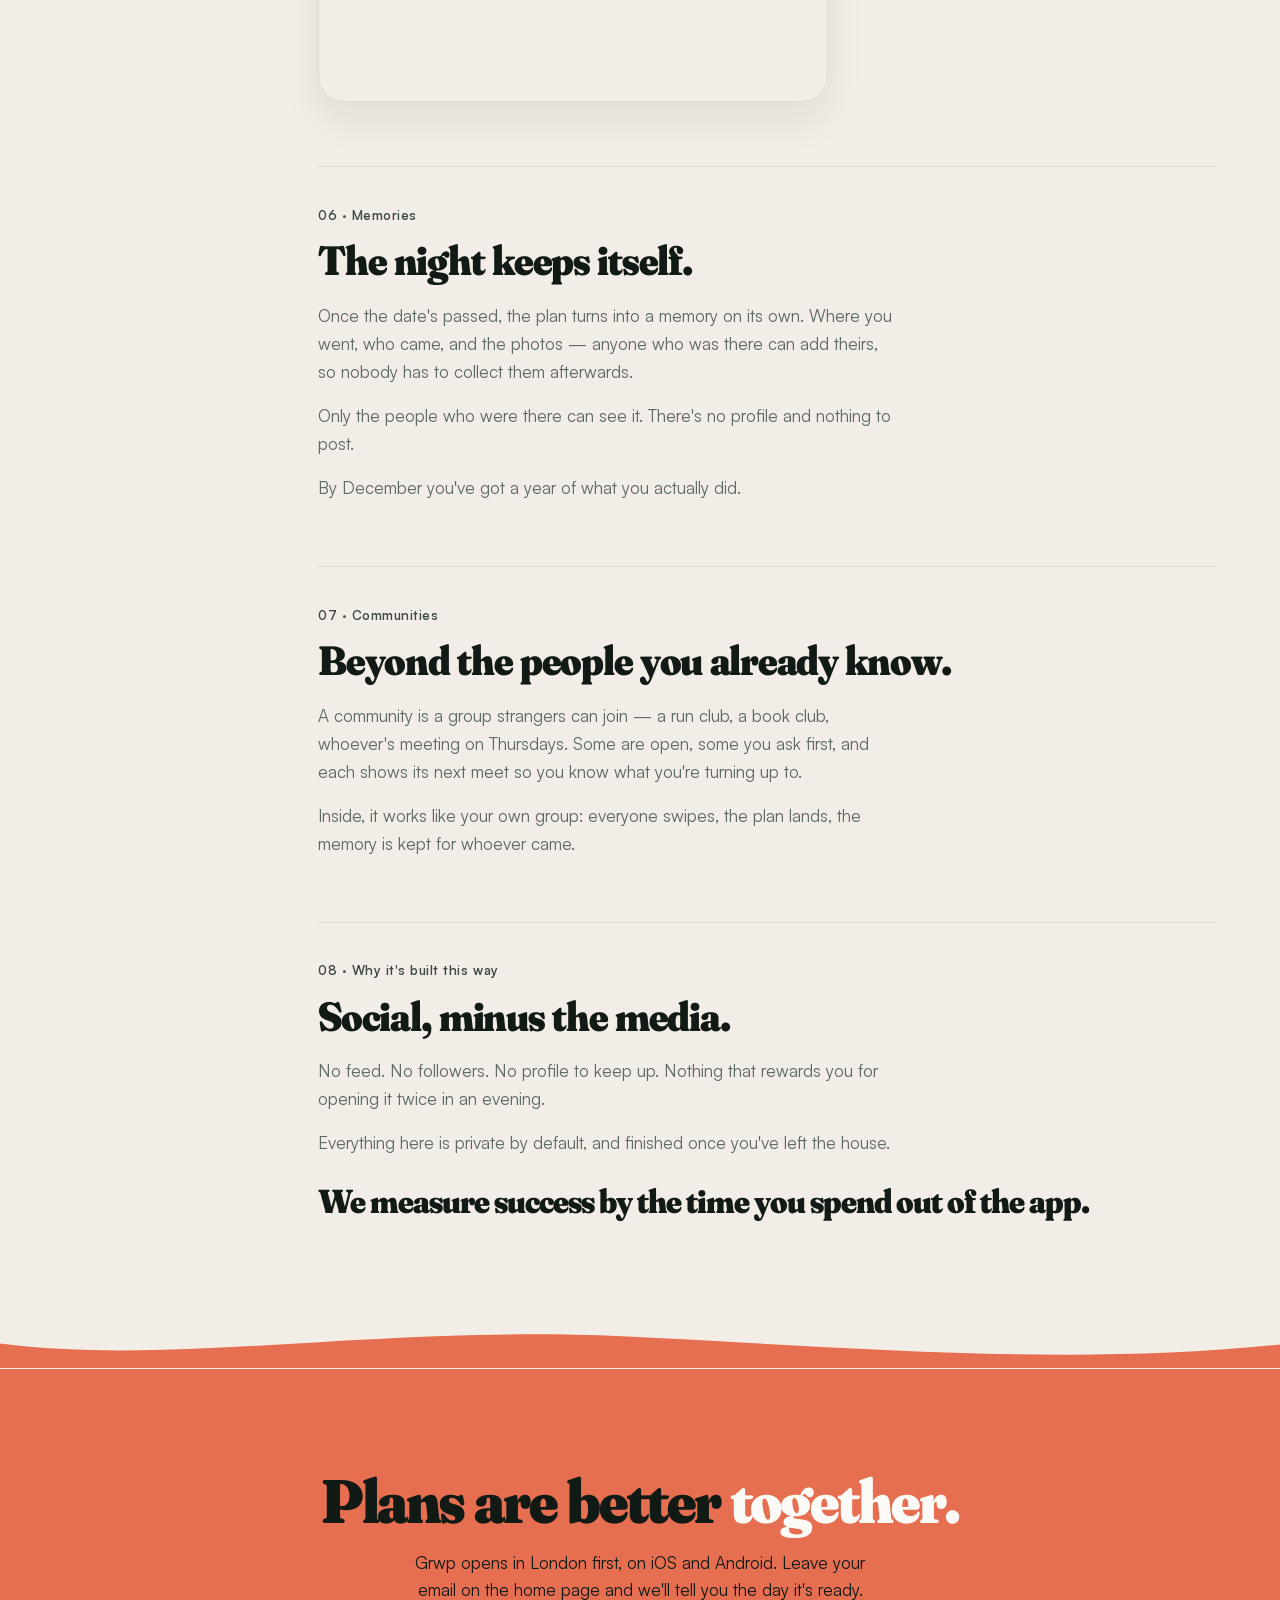
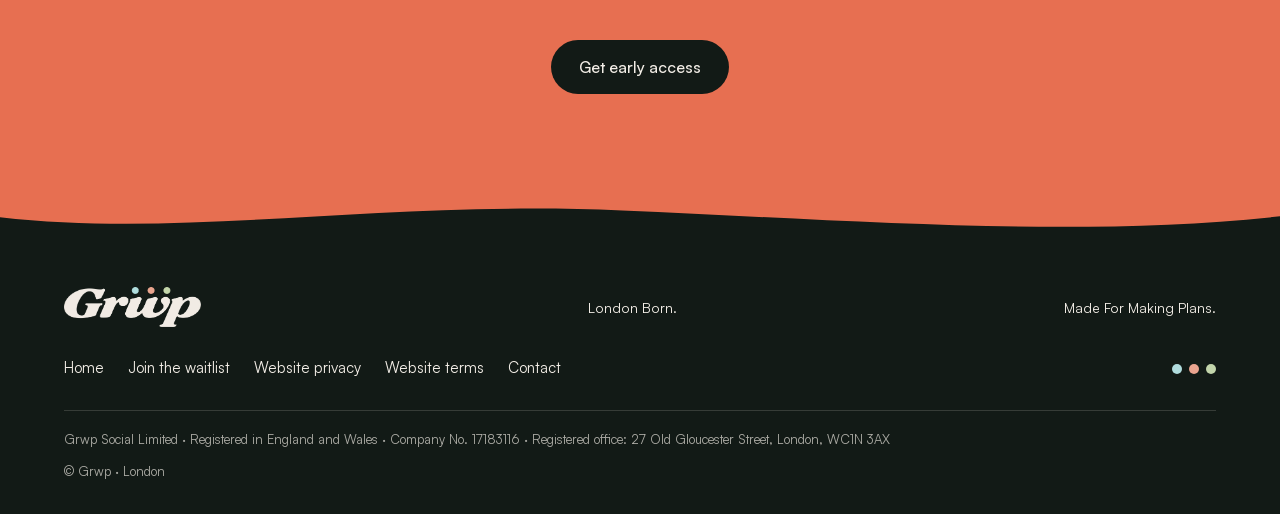
==== commit 1203b437: "Hero headline on two lines, and nothing loaded from other domains HERO. Each pill now hugs its own w" ====
--- a/how-it-works.html
+++ b/how-it-works.html
@@ -2,8 +2,21 @@
 <html>
 <head>
 <meta charset="utf-8">
-<meta name="viewport" content="width=device-width, initial-scale=1">
-<script src="./support.js"></script>
+<meta name="viewport" content="width=device-width, initial-scale=1, viewport-fit=cover">
+<title>How Grwp works — Grwp</title>
+<meta name="description" content="What happens when you use Grwp, start to finish: fifteen places a day in your own areas, plans that appear without anyone making them, and memories that keep themselves.">
+<meta name="theme-color" content="#F2EDE6">
+<script>
+/* dc-runtime resolves these CDN URLs through window.__resources, so the vendored
+   copies in /vendor/ are used and nothing is fetched from unpkg.com. The files
+   are byte-identical to what unpkg served (checked against the SRI hashes in
+   support.js). Must run before support.js, which is deferred. */
+window.__resources = {
+  "https://unpkg.com/react@18.3.1/umd/react.production.min.js": "/vendor/react.production.min.js",
+  "https://unpkg.com/react-dom@18.3.1/umd/react-dom.production.min.js": "/vendor/react-dom.production.min.js"
+};
+</script>
+<script defer src="./support.js"></script>
 </head>
 <body>
 <x-dc>
@@ -17,7 +30,7 @@
 <link rel="stylesheet" href="_ds/grwp-design-system-c2fcf138-45aa-4ad6-adab-8d77be472eb9/tokens/motion.css">
 <link rel="stylesheet" href="_ds/grwp-design-system-c2fcf138-45aa-4ad6-adab-8d77be472eb9/tokens/base.css">
 <link rel="stylesheet" href="_ds/grwp-design-system-c2fcf138-45aa-4ad6-adab-8d77be472eb9/styles.css">
-<script src="_ds/grwp-design-system-c2fcf138-45aa-4ad6-adab-8d77be472eb9/_ds_bundle.js"></script>
+<script defer src="_ds/grwp-design-system-c2fcf138-45aa-4ad6-adab-8d77be472eb9/_ds_bundle.js"></script>
 <style>
   html { scroll-behavior: smooth; }
   body { margin: 0; background: var(--bg-page); color: var(--text-primary); font-family: var(--font-ui); -webkit-font-smoothing: antialiased; }
@@ -26,6 +39,47 @@
   a:hover { color: var(--coral-500); }
   ::selection { background: var(--coral-200); }
   section[id] { scroll-margin-top: 96px; }
+
+  /* ==========================================================================
+     MOBILE. Inline styles win over stylesheets, so these overrides need
+     !important; the hooks are data-m="..." attributes on the markup.
+     ========================================================================== */
+  @media (max-width: 760px) {
+    /* Stacked, the sidebar contents list is a full screen of links before any
+       content. Roll it into one horizontally scrollable row of chips. */
+    [data-m="toc"] {
+      flex: 1 0 100% !important;
+      position: static !important;
+      flex-direction: row !important;
+      flex-wrap: nowrap !important;
+      gap: 8px !important;
+      overflow-x: auto !important;
+      -webkit-overflow-scrolling: touch;
+      scrollbar-width: none;
+      padding-bottom: 4px;
+      margin-bottom: 4px;
+    }
+    [data-m="toc"]::-webkit-scrollbar { display: none; }
+    [data-m="toc-label"] { display: none !important; }
+    [data-m="toc"] a {
+      flex: none !important;
+      padding: 8px 14px !important;
+      border: 1px solid var(--border-subtle);
+      border-radius: 999px;
+      background: #FFFFFF;
+      white-space: nowrap;
+      font-size: 13.5px !important;
+    }
+
+    /* Same column min-widths as the landing page. */
+    [style*="min-width:300px"], [style*="min-width: 300px"],
+    [style*="min-width:290px"], [style*="min-width: 290px"],
+    [style*="min-width:260px"], [style*="min-width: 260px"],
+    [style*="min-width:160px"], [style*="min-width: 160px"] { min-width: 0 !important; }
+
+    /* The header is sticky here, so anchors need to clear it. */
+    section[id] { scroll-margin-top: 72px; }
+  }
 </style>
 </helmet>
 
@@ -34,10 +88,10 @@
 
   <header style="position:sticky;top:0;z-index:80;background:rgba(242,237,230,.93);backdrop-filter:blur(14px);border-bottom:1px solid var(--border-subtle)">
     <div style="max-width:1320px;margin:0 auto;padding:12px clamp(20px,5vw,72px);display:flex;align-items:center;justify-content:space-between;gap:16px">
-      <a href="index.html" style="display:flex;align-items:center"><img src="assets/logo-grwp-black.png" alt="Grwp" style="display:block;height:clamp(28px,3vw,34px);width:auto" /></a>
+      <a href="index.html" style="display:flex;align-items:center"><img src="assets/logo-grwp-black.webp" alt="Grwp" style="display:block;height:clamp(28px,3vw,34px);width:auto" /></a>
       <nav style="display:flex;align-items:center;gap:clamp(14px,2vw,24px)">
         <a href="index.html" style="font-size:15px;font-weight:500;color:var(--text-secondary)" style-hover="color:var(--text-primary)">Home</a>
-        <a href="index.html#join" style="font-size:15px;font-weight:500;color:var(--text-on-coral);background:var(--coral-500);border-radius:999px;padding:11px 22px;white-space:nowrap" style-hover="background:var(--coral-600)">Get early access</a>
+        <a href="index.html#join" style="font-size:15px;font-weight:500;color:var(--text-on-coral);background:var(--coral-500);border-radius:999px;padding:11px 22px;white-space:nowrap" style-hover="background:var(--coral-600)">Join the waitlist</a>
       </nav>
     </div>
   </header>
@@ -52,8 +106,8 @@
     </div>
 
     <div style="display:flex;flex-wrap:wrap;gap:clamp(28px,5vw,80px);align-items:flex-start;padding-bottom:clamp(56px,8vw,120px)">
-      <nav style="flex:0 1 190px;min-width:160px;position:sticky;top:92px;display:flex;flex-direction:column;gap:2px">
-        <div style="font-size:12px;font-weight:600;letter-spacing:.04em;color:var(--text-tertiary);padding:0 0 12px">On this page</div>
+      <nav data-m="toc" style="flex:0 1 190px;min-width:160px;position:sticky;top:92px;display:flex;flex-direction:column;gap:2px">
+        <div data-m="toc-label" style="font-size:12px;font-weight:600;letter-spacing:.04em;color:var(--text-tertiary);padding:0 0 12px">On this page</div>
         <a href="#discovery" style="font-size:14.5px;font-weight:500;color:var(--text-secondary);padding:8px 0" style-hover="color:var(--text-primary)">Discovery</a>
         <a href="#areas" style="font-size:14.5px;font-weight:500;color:var(--text-secondary);padding:8px 0" style-hover="color:var(--text-primary)">Your areas</a>
         <a href="#groups" style="font-size:14.5px;font-weight:500;color:var(--text-secondary);padding:8px 0" style-hover="color:var(--text-primary)">Groups</a>
@@ -157,16 +211,17 @@
   <footer style="background:var(--ink-800);color:var(--text-inverse)">
     <div style="max-width:1320px;margin:0 auto;padding:clamp(30px,4vw,48px) clamp(20px,5vw,72px) clamp(22px,3vw,32px)">
       <div style="display:flex;flex-wrap:wrap;gap:clamp(20px,4vw,56px);align-items:center;justify-content:space-between">
-        <img src="assets/logo-grwp-cream.png" alt="Grwp" style="display:block;height:clamp(28px,3.4vw,40px);width:auto" />
+        <img src="assets/logo-grwp-cream.webp" alt="Grwp" style="display:block;height:clamp(28px,3.4vw,40px);width:auto" />
         <span style="font-size:14px;color:var(--text-inverse)">London Born.</span>
         <span style="font-size:14px;color:var(--text-inverse)">Made For Making Plans.</span>
       </div>
       <div style="margin-top:clamp(20px,3vw,30px);display:flex;flex-wrap:wrap;gap:18px;align-items:center;justify-content:space-between">
         <div style="display:flex;flex-wrap:wrap;gap:24px">
           <a href="index.html" style="font-size:15px;color:var(--text-inverse)" style-hover="color:var(--coral-300)">Home</a>
-          <a href="index.html#join" style="font-size:15px;color:var(--text-inverse)" style-hover="color:var(--coral-300)">Early access</a>
-          <a href="#" style="font-size:15px;color:var(--text-inverse)" style-hover="color:var(--coral-300)">Privacy</a>
-          <a href="#" style="font-size:15px;color:var(--text-inverse)" style-hover="color:var(--coral-300)">Contact</a>
+          <a href="index.html#join" style="font-size:15px;color:var(--text-inverse)" style-hover="color:var(--coral-300)">Join the waitlist</a>
+          <a href="/website-privacy" style="font-size:15px;color:var(--text-inverse)" style-hover="color:var(--coral-300)">Website privacy</a>
+          <a href="/website-terms" style="font-size:15px;color:var(--text-inverse)" style-hover="color:var(--coral-300)">Website terms</a>
+          <a href="mailto:support@grwp.app" style="font-size:15px;color:var(--text-inverse)" style-hover="color:var(--coral-300)">Contact</a>
         </div>
         <span style="display:inline-flex;gap:7px">
           <span style="width:10px;height:10px;border-radius:999px;background:var(--dot-teal)"></span>
@@ -175,6 +230,7 @@
         </span>
       </div>
       <div style="margin-top:clamp(20px,3vw,30px);padding-top:18px;border-top:1px solid var(--border-inverse)">
+        <p style="margin:0 0 10px;font-size:13px;line-height:1.6;color:var(--text-inverse-muted)">Grwp Social Limited &middot; Registered in England and Wales &middot; Company No. 17183116 &middot; Registered office: 27 Old Gloucester Street, London, WC1N 3AX</p>
         <span style="font-size:13px;color:var(--text-inverse-muted)">&copy; Grwp &middot; London</span>
       </div>
     </div>
--- a/_ds/grwp-design-system-c2fcf138-45aa-4ad6-adab-8d77be472eb9/tokens/fonts.css
+++ b/_ds/grwp-design-system-c2fcf138-45aa-4ad6-adab-8d77be472eb9/tokens/fonts.css
@@ -3,7 +3,8 @@
    Display: Recoleta (licensed from Latinotype) is NOT bundled. Fraunces (variable, SOFT + WONK)
    is the closest free stand-in and is what these tokens load - replace with real Recoleta
    @font-face rules when binaries are available. */
-@import url("https://fonts.googleapis.com/css2?family=Fraunces:ital,opsz,wght,SOFT,WONK@0,9..144,300..900,0..100,0..1&display=swap");
+/* Fraunces and Caveat are self-hosted; nothing is fetched from another domain. */
+@import url("/fonts/fonts.css");
 @font-face{font-family:"Satoshi";src:url("../assets/fonts/Satoshi-Variable.woff2") format("woff2");font-weight:300 900;font-style:normal;font-display:swap}
 @font-face{font-family:"Satoshi";src:url("../assets/fonts/Satoshi-VariableItalic.woff2") format("woff2");font-weight:300 900;font-style:italic;font-display:swap}
 @font-face{font-family:"Satoshi Static";src:url("../assets/fonts/Satoshi-Light.woff2") format("woff2");font-weight:300;font-style:normal;font-display:swap}
